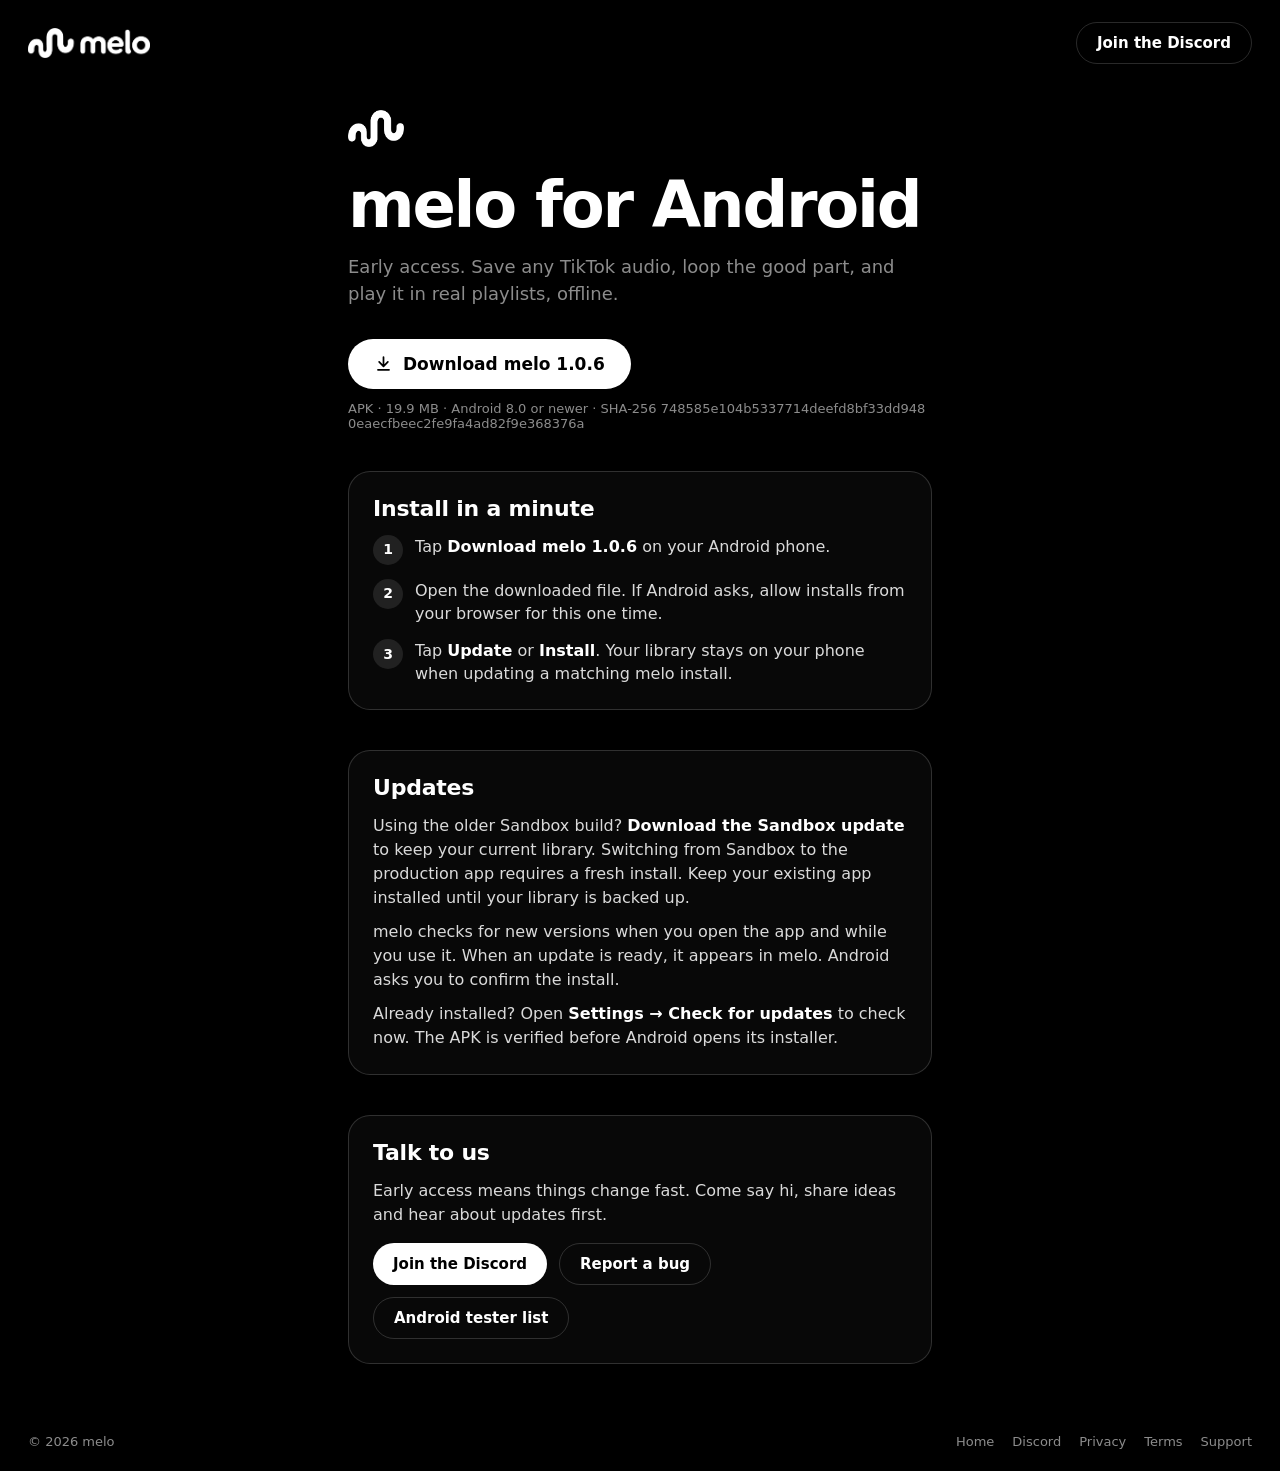
==== android/index.html @ 7e89bc2d "Publish Sandbox Android 1.0.6 in-place update" ====
<!doctype html>
<html lang="en">
<head>
<meta charset="utf-8">
<meta name="viewport" content="width=device-width,initial-scale=1,viewport-fit=cover">
<title>melo for Android: early access</title>
<meta name="description" content="Download melo for Android (early access). Save TikTok audio, loop the good part, and play it in playlists.">
<meta name="theme-color" content="#000000">
<link rel="icon" href="/favicon.png">
<link rel="apple-touch-icon" href="/apple-touch-icon.png">
<style>
  :root { --fg:#fff; --dim:rgba(255,255,255,.55); --line:rgba(255,255,255,.16); --card:#060606; }
  * { box-sizing:border-box; margin:0; padding:0; }
  html, body { background:#000; color:var(--fg); }
  body { font-family:-apple-system, BlinkMacSystemFont, "SF Pro Display", Inter, system-ui, sans-serif;
         -webkit-font-smoothing:antialiased; min-height:100vh; min-height:100svh; display:flex; flex-direction:column; }
  a { color:inherit; text-decoration:none; }
  header { display:flex; justify-content:space-between; align-items:center; padding:22px 28px; }
  .wordmark { height:30px; display:block; }
  .pill { display:inline-flex; align-items:center; justify-content:center; gap:10px; border-radius:999px; font-weight:700; font-size:15px; padding:11px 20px; transition:transform .15s, background .2s; }
  .pill.solid { background:var(--fg); color:#000; }
  .pill.solid:hover { transform:scale(1.03); }
  .pill.line { border:1px solid var(--line); font-weight:600; }
  .pill.line:hover { background:rgba(255,255,255,.06); }
  .pill svg { width:19px; height:19px; }
  main { flex:1; max-width:640px; width:100%; margin:0 auto; padding:24px 28px 48px; }
  .mark { width:56px; margin-bottom:26px; display:block; }
  h1 { font-weight:800; font-size:clamp(40px, 6vw, 64px); line-height:1.03; letter-spacing:-.035em; }
  .sub { margin-top:16px; font-size:18px; line-height:1.45; color:var(--dim); }
  .download { margin-top:32px; display:flex; flex-wrap:wrap; gap:12px; align-items:center; }
  .download .pill.solid { font-size:17px; padding:15px 26px; }
  .fine { margin-top:12px; font-size:13px; color:var(--dim); font-variant-numeric:tabular-nums; word-break:break-all; }
  .card { margin-top:40px; border:1px solid var(--line); border-radius:22px; background:rgba(255,255,255,.03); padding:24px; }
  h2 { font-size:22px; font-weight:700; letter-spacing:-.01em; margin-bottom:14px; }
  ol { list-style:none; counter-reset:step; display:grid; gap:14px; }
  ol li { counter-increment:step; display:grid; grid-template-columns:30px 1fr; gap:12px; font-size:16px; line-height:1.45; color:rgba(255,255,255,.85); }
  ol li::before { content:counter(step); width:30px; height:30px; border-radius:50%; background:rgba(255,255,255,.1); display:grid; place-items:center; font-weight:700; font-size:14px; color:var(--fg); }
  .card p { font-size:16px; line-height:1.5; color:rgba(255,255,255,.85); }
  .card p + p { margin-top:10px; }
  .card .row { display:flex; flex-wrap:wrap; gap:12px; margin-top:16px; }
  b { color:var(--fg); font-weight:600; }
  footer { display:flex; justify-content:space-between; padding:22px 28px; color:var(--dim); font-size:13px; }
  footer nav { display:flex; gap:18px; flex-wrap:wrap; }
  footer a:hover { color:var(--fg); }
  @media (max-width:820px) {
    header { padding:16px; }
    .wordmark { height:24px; }
    main { padding:20px 16px 32px; }
    .download .pill.solid { width:100%; }
    footer { flex-direction:column-reverse; gap:10px; align-items:center; padding:20px 16px 28px; }
  }
</style>
</head>
<body>
<header>
  <a href="/" aria-label="melo home"><img class="wordmark" src="/assets/melo-wordmark-white.png" alt="melo"></a>
  <a class="pill line" href="https://discord.gg/9V9xTb5YP">Join the Discord</a>
</header>

<main>
  <img class="mark" src="/assets/melo-mark-white.png" alt="">
  <h1>melo for Android</h1>
  <p class="sub">Early access. Save any TikTok audio, loop the good part, and play it in real playlists, offline.</p>

  <div class="download">
    <a id="android-download" class="pill solid" href="/android/releases/7/melo-1.0.6.apk" download>
      <svg viewBox="0 0 24 24" fill="none" stroke="currentColor" stroke-width="2.2" stroke-linecap="round" stroke-linejoin="round" aria-hidden="true"><path d="M12 4v11M6.5 10 12 15.5 17.5 10M5 20h14"/></svg>
      Download melo 1.0.6
    </a>
  </div>
  <p class="fine">APK · 19.9 MB · Android 8.0 or newer · SHA-256 748585e104b5337714deefd8bf33dd9480eaecfbeec2fe9fa4ad82f9e368376a</p>

  <section class="card">
    <h2>Install in a minute</h2>
    <ol>
      <li><span>Tap <b>Download melo 1.0.6</b> on your Android phone.</span></li>
      <li><span>Open the downloaded file. If Android asks, allow installs from your browser for this one time.</span></li>
      <li><span>Tap <b>Update</b> or <b>Install</b>. Your library stays on your phone when updating a matching melo install.</span></li>
    </ol>
  </section>

  <section class="card">
    <h2>Updates</h2>
    <p>Using the older Sandbox build? <a id="android-test-download" href="/android/releases/7/melo-1.0.6-test.apk" download><b>Download the Sandbox update</b></a> to keep your current library. Switching from Sandbox to the production app requires a fresh install. Keep your existing app installed until your library is backed up.</p>
    <p>melo checks for new versions when you open the app and while you use it. When an update is ready, it appears in melo. Android asks you to confirm the install.</p>
    <p>Already installed? Open <b>Settings → Check for updates</b> to check now. The APK is verified before Android opens its installer.</p>
  </section>

  <section class="card">
    <h2>Talk to us</h2>
    <p>Early access means things change fast. Come say hi, share ideas and hear about updates first.</p>
    <div class="row">
      <a class="pill solid" href="https://discord.gg/9V9xTb5YP">Join the Discord</a>
      <a class="pill line" href="https://tally.so/r/vXPrRv">Report a bug</a>
      <a class="pill line" href="https://tally.so/r/5XZvPM">Android tester list</a>
    </div>
  </section>
</main>

<footer>
  <span>© 2026 melo</span>
  <nav>
    <a href="/">Home</a>
    <a href="https://discord.gg/9V9xTb5YP">Discord</a>
    <a href="/privacy/">Privacy</a>
    <a href="/terms/">Terms</a>
    <a href="mailto:support@getmelomusic.app">Support</a>
  </nav>
</footer>
<script>
  document.querySelectorAll('#android-download, #android-test-download').forEach(link => link.addEventListener('click', () => {
    navigator.sendBeacon?.('https://melo-billing-prod.fly.dev/v1/analytics/android-download');
  }));
</script>
</body>
</html>
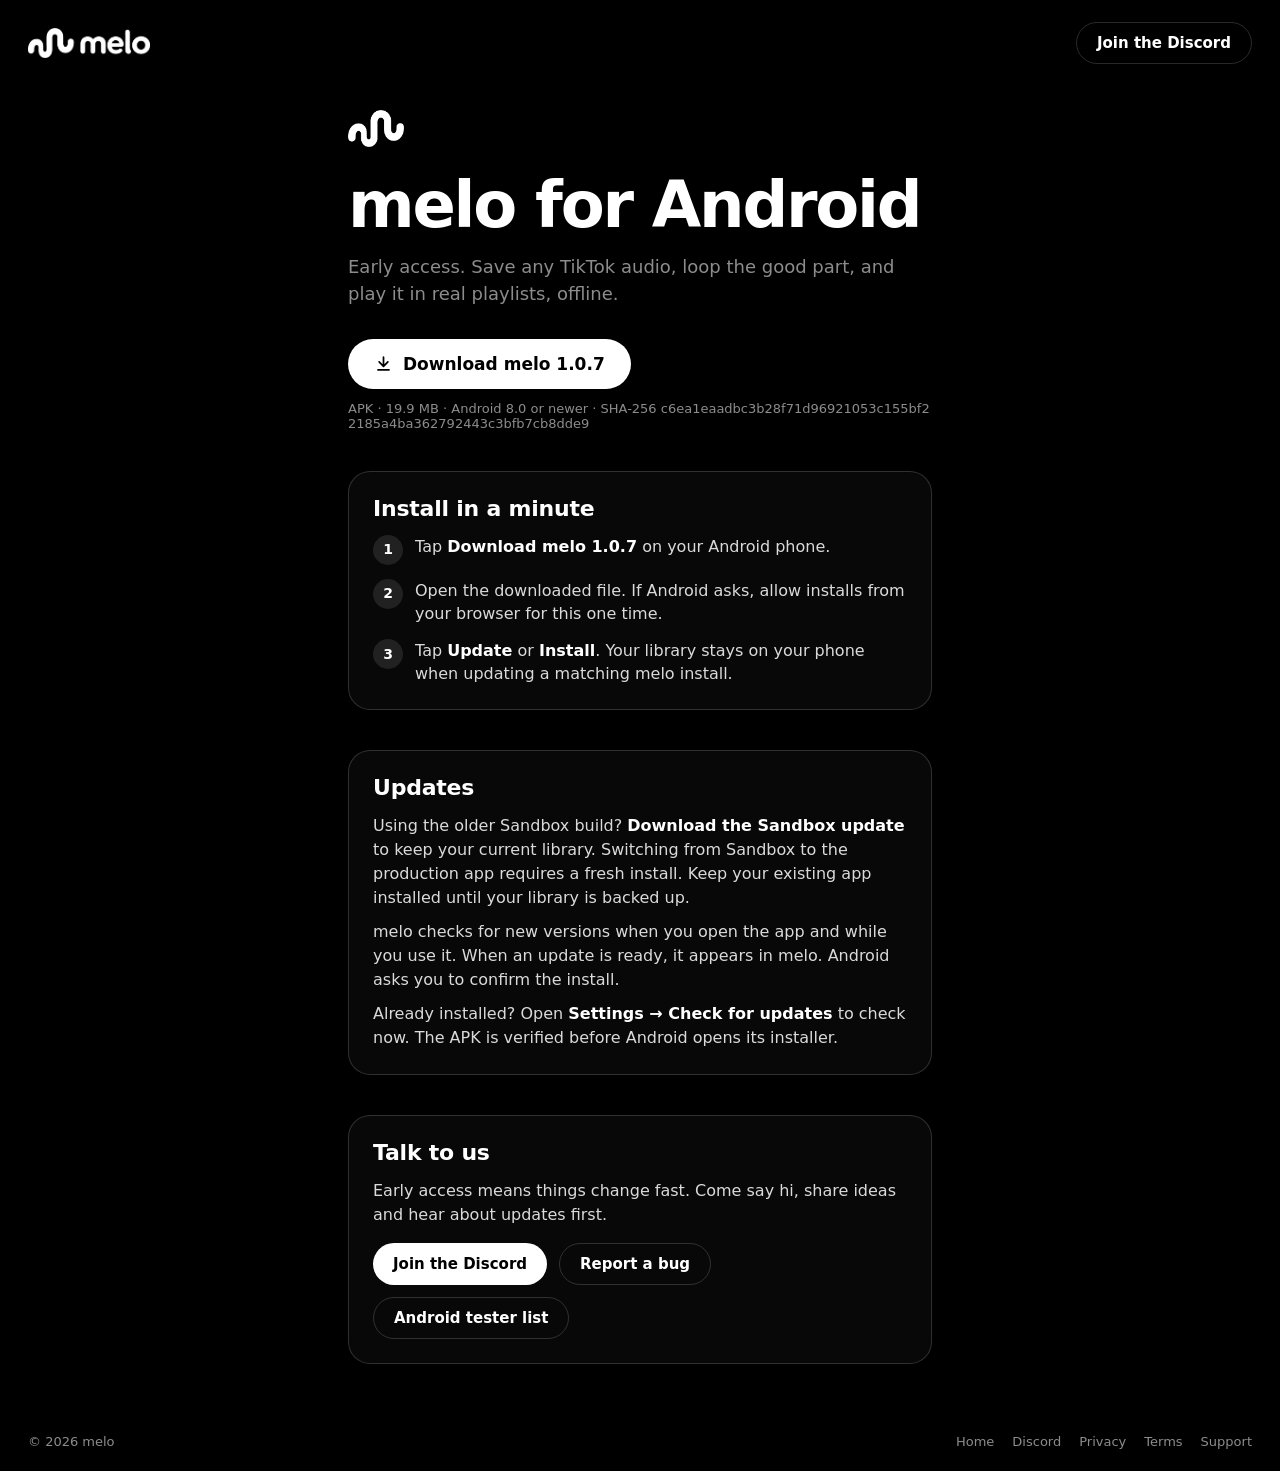
==== commit d8b260f1: "Publish Melo Android 1.0.7 (release)" ====
--- a/android/index.html
+++ b/android/index.html
@@ -63,17 +63,17 @@
   <p class="sub">Early access. Save any TikTok audio, loop the good part, and play it in real playlists, offline.</p>
 
   <div class="download">
-    <a id="android-download" class="pill solid" href="/android/releases/7/melo-1.0.6.apk" download>
+    <a id="android-download" class="pill solid" href="/android/releases/8/melo-1.0.7.apk" download>
       <svg viewBox="0 0 24 24" fill="none" stroke="currentColor" stroke-width="2.2" stroke-linecap="round" stroke-linejoin="round" aria-hidden="true"><path d="M12 4v11M6.5 10 12 15.5 17.5 10M5 20h14"/></svg>
-      Download melo 1.0.6
+      Download melo 1.0.7
     </a>
   </div>
-  <p class="fine">APK · 19.9 MB · Android 8.0 or newer · SHA-256 748585e104b5337714deefd8bf33dd9480eaecfbeec2fe9fa4ad82f9e368376a</p>
+  <p class="fine">APK · 19.9 MB · Android 8.0 or newer · SHA-256 c6ea1eaadbc3b28f71d96921053c155bf22185a4ba362792443c3bfb7cb8dde9</p>
 
   <section class="card">
     <h2>Install in a minute</h2>
     <ol>
-      <li><span>Tap <b>Download melo 1.0.6</b> on your Android phone.</span></li>
+      <li><span>Tap <b>Download melo 1.0.7</b> on your Android phone.</span></li>
       <li><span>Open the downloaded file. If Android asks, allow installs from your browser for this one time.</span></li>
       <li><span>Tap <b>Update</b> or <b>Install</b>. Your library stays on your phone when updating a matching melo install.</span></li>
     </ol>
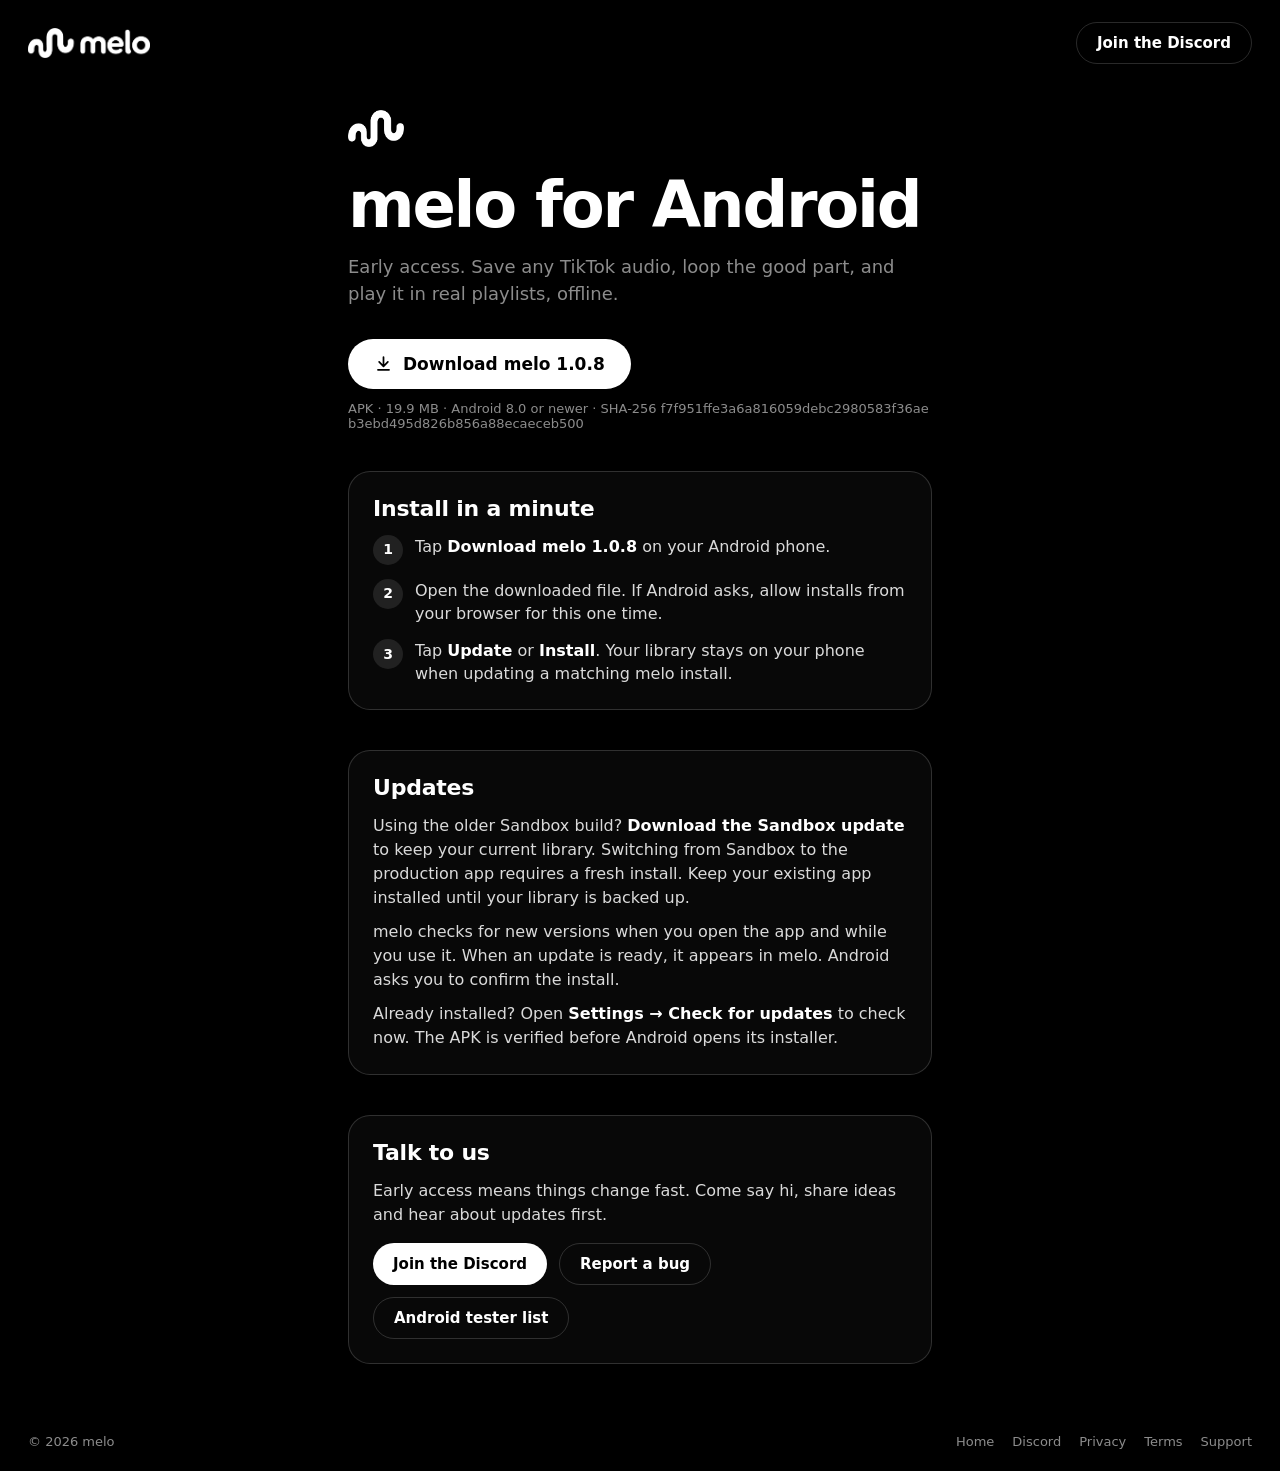
==== commit 60c119c5: "Publish Melo Android production 1.0.8" ====
--- a/android/index.html
+++ b/android/index.html
@@ -63,17 +63,17 @@
   <p class="sub">Early access. Save any TikTok audio, loop the good part, and play it in real playlists, offline.</p>
 
   <div class="download">
-    <a id="android-download" class="pill solid" href="/android/releases/8/melo-1.0.7.apk" download>
+    <a id="android-download" class="pill solid" href="/android/releases/9/melo-1.0.8.apk" download>
       <svg viewBox="0 0 24 24" fill="none" stroke="currentColor" stroke-width="2.2" stroke-linecap="round" stroke-linejoin="round" aria-hidden="true"><path d="M12 4v11M6.5 10 12 15.5 17.5 10M5 20h14"/></svg>
-      Download melo 1.0.7
+      Download melo 1.0.8
     </a>
   </div>
-  <p class="fine">APK · 19.9 MB · Android 8.0 or newer · SHA-256 c6ea1eaadbc3b28f71d96921053c155bf22185a4ba362792443c3bfb7cb8dde9</p>
+  <p class="fine">APK · 19.9 MB · Android 8.0 or newer · SHA-256 f7f951ffe3a6a816059debc2980583f36aeb3ebd495d826b856a88ecaeceb500</p>
 
   <section class="card">
     <h2>Install in a minute</h2>
     <ol>
-      <li><span>Tap <b>Download melo 1.0.7</b> on your Android phone.</span></li>
+      <li><span>Tap <b>Download melo 1.0.8</b> on your Android phone.</span></li>
       <li><span>Open the downloaded file. If Android asks, allow installs from your browser for this one time.</span></li>
       <li><span>Tap <b>Update</b> or <b>Install</b>. Your library stays on your phone when updating a matching melo install.</span></li>
     </ol>
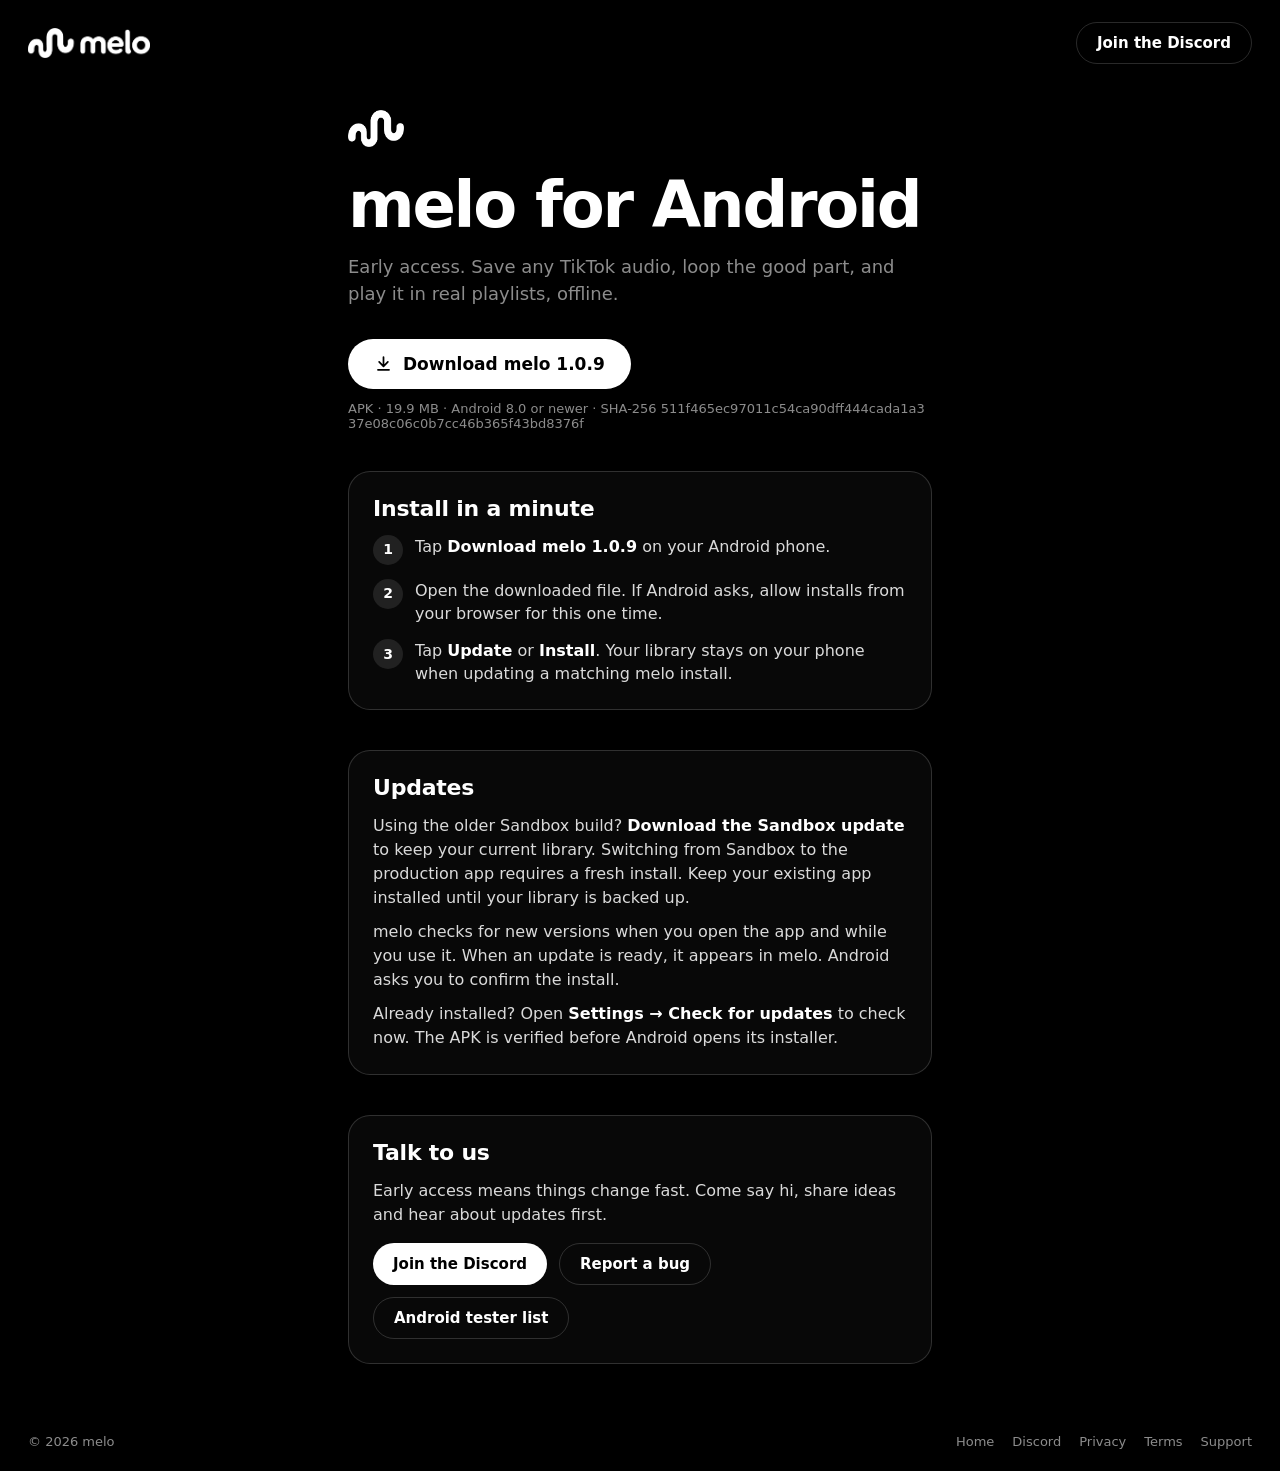
==== commit 0aa4c73a: "Publish Melo Android production 1.0.9" ====
--- a/android/index.html
+++ b/android/index.html
@@ -63,17 +63,17 @@
   <p class="sub">Early access. Save any TikTok audio, loop the good part, and play it in real playlists, offline.</p>
 
   <div class="download">
-    <a id="android-download" class="pill solid" href="/android/releases/9/melo-1.0.8.apk" download>
+    <a id="android-download" class="pill solid" href="/android/releases/10/melo-1.0.9.apk" download>
       <svg viewBox="0 0 24 24" fill="none" stroke="currentColor" stroke-width="2.2" stroke-linecap="round" stroke-linejoin="round" aria-hidden="true"><path d="M12 4v11M6.5 10 12 15.5 17.5 10M5 20h14"/></svg>
-      Download melo 1.0.8
+      Download melo 1.0.9
     </a>
   </div>
-  <p class="fine">APK · 19.9 MB · Android 8.0 or newer · SHA-256 f7f951ffe3a6a816059debc2980583f36aeb3ebd495d826b856a88ecaeceb500</p>
+  <p class="fine">APK · 19.9 MB · Android 8.0 or newer · SHA-256 511f465ec97011c54ca90dff444cada1a337e08c06c0b7cc46b365f43bd8376f</p>
 
   <section class="card">
     <h2>Install in a minute</h2>
     <ol>
-      <li><span>Tap <b>Download melo 1.0.8</b> on your Android phone.</span></li>
+      <li><span>Tap <b>Download melo 1.0.9</b> on your Android phone.</span></li>
       <li><span>Open the downloaded file. If Android asks, allow installs from your browser for this one time.</span></li>
       <li><span>Tap <b>Update</b> or <b>Install</b>. Your library stays on your phone when updating a matching melo install.</span></li>
     </ol>
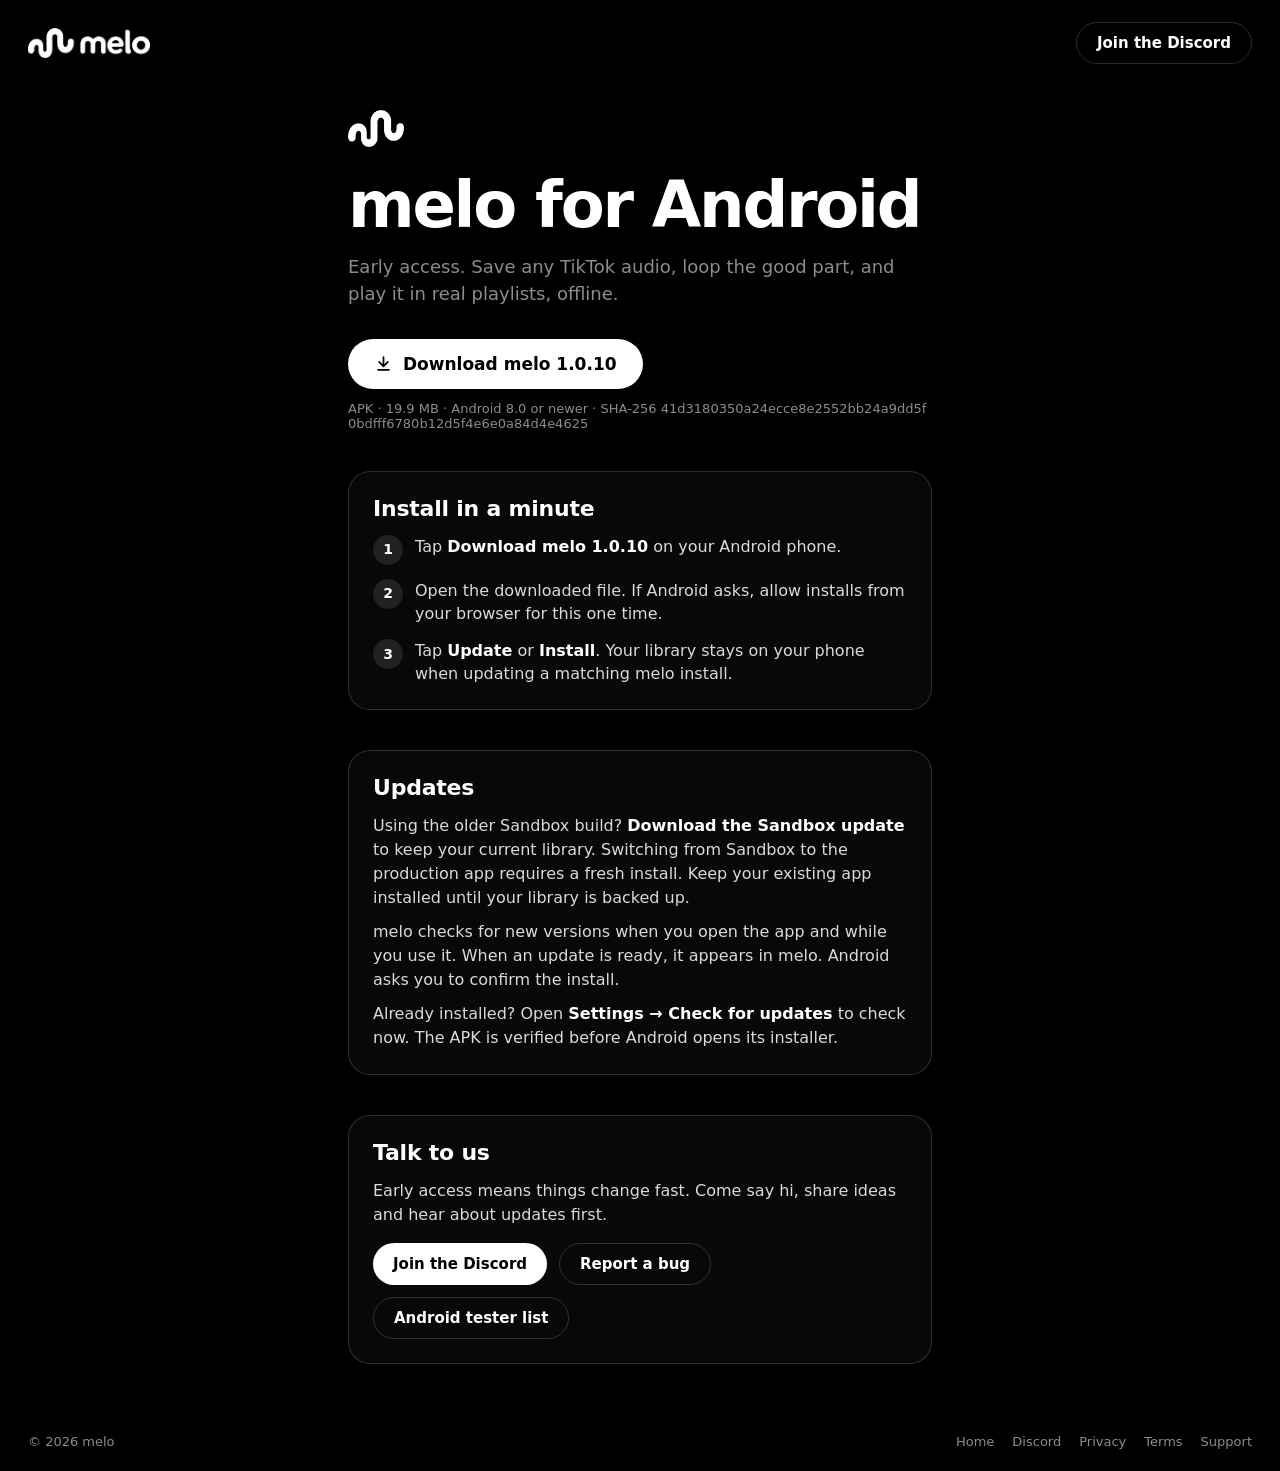
==== commit 31496dca: "Publish Melo Android production 1.0.10" ====
--- a/android/index.html
+++ b/android/index.html
@@ -63,17 +63,17 @@
   <p class="sub">Early access. Save any TikTok audio, loop the good part, and play it in real playlists, offline.</p>
 
   <div class="download">
-    <a id="android-download" class="pill solid" href="/android/releases/10/melo-1.0.9.apk" download>
+    <a id="android-download" class="pill solid" href="/android/releases/11/melo-1.0.10.apk" download>
       <svg viewBox="0 0 24 24" fill="none" stroke="currentColor" stroke-width="2.2" stroke-linecap="round" stroke-linejoin="round" aria-hidden="true"><path d="M12 4v11M6.5 10 12 15.5 17.5 10M5 20h14"/></svg>
-      Download melo 1.0.9
+      Download melo 1.0.10
     </a>
   </div>
-  <p class="fine">APK · 19.9 MB · Android 8.0 or newer · SHA-256 511f465ec97011c54ca90dff444cada1a337e08c06c0b7cc46b365f43bd8376f</p>
+  <p class="fine">APK · 19.9 MB · Android 8.0 or newer · SHA-256 41d3180350a24ecce8e2552bb24a9dd5f0bdfff6780b12d5f4e6e0a84d4e4625</p>
 
   <section class="card">
     <h2>Install in a minute</h2>
     <ol>
-      <li><span>Tap <b>Download melo 1.0.9</b> on your Android phone.</span></li>
+      <li><span>Tap <b>Download melo 1.0.10</b> on your Android phone.</span></li>
       <li><span>Open the downloaded file. If Android asks, allow installs from your browser for this one time.</span></li>
       <li><span>Tap <b>Update</b> or <b>Install</b>. Your library stays on your phone when updating a matching melo install.</span></li>
     </ol>
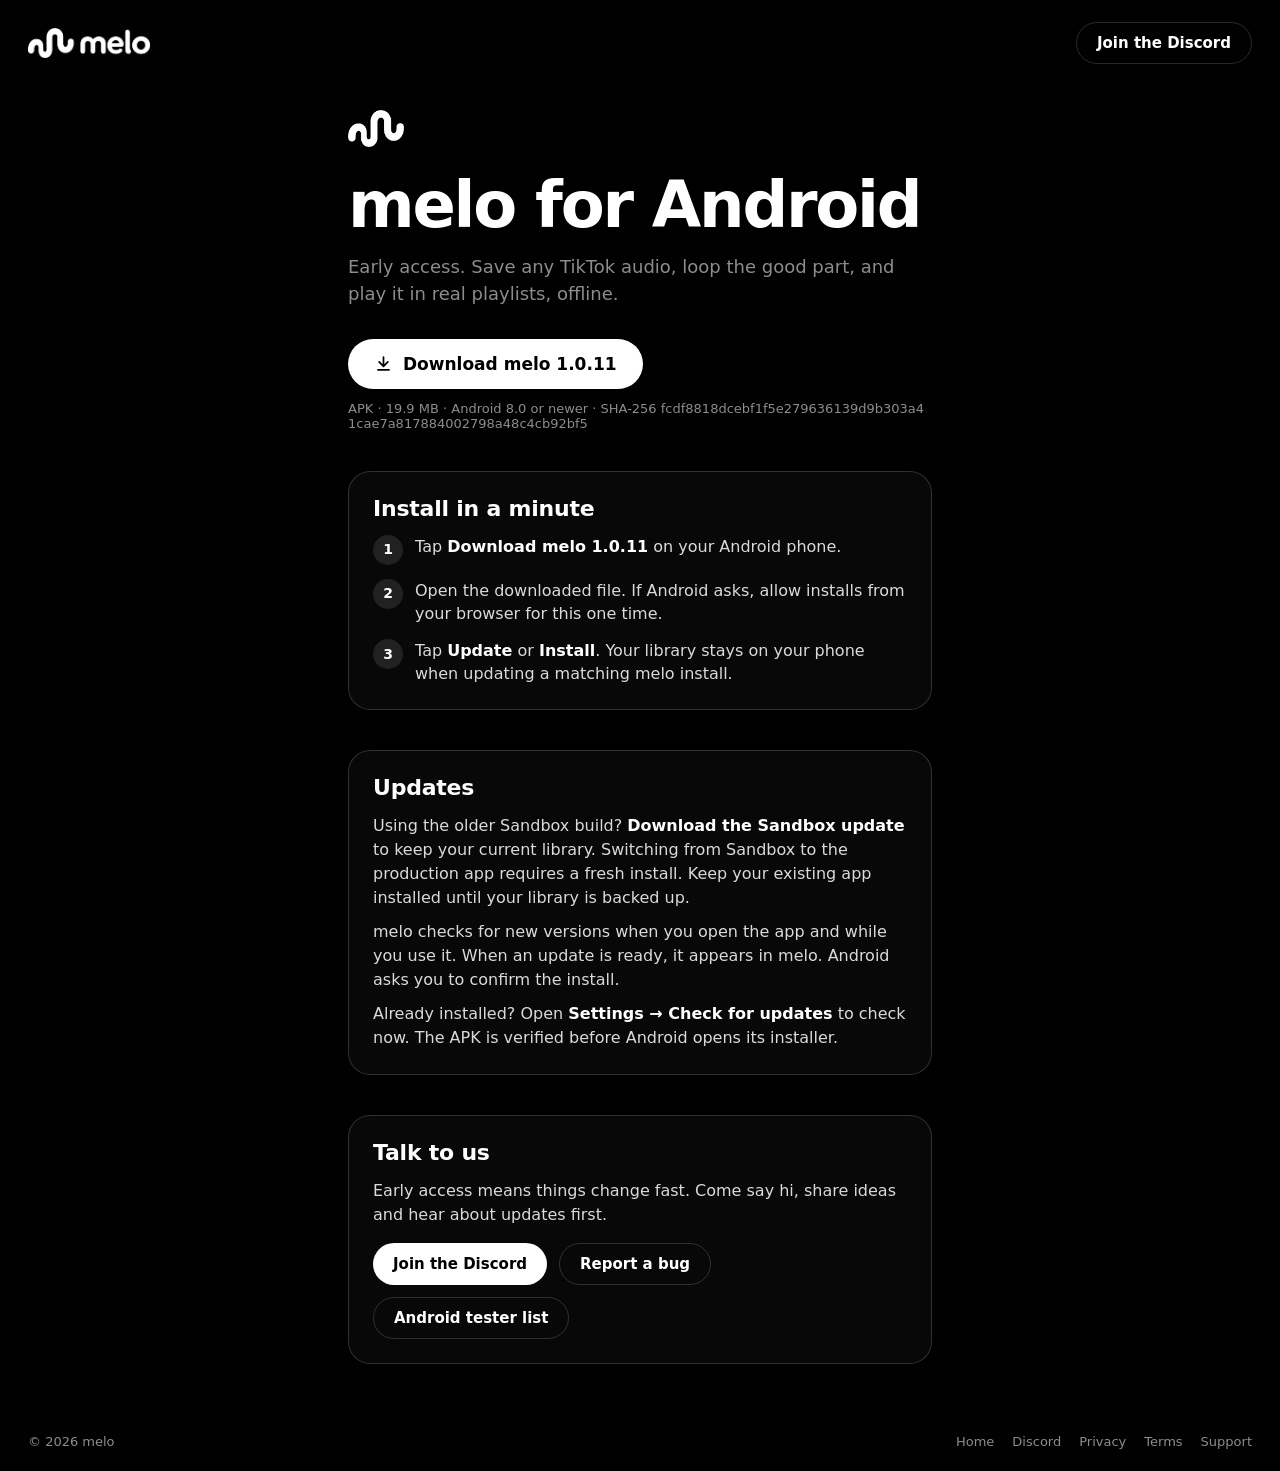
==== commit 5f58ef98: "Publish Melo Android 1.0.11" ====
--- a/android/index.html
+++ b/android/index.html
@@ -63,17 +63,17 @@
   <p class="sub">Early access. Save any TikTok audio, loop the good part, and play it in real playlists, offline.</p>
 
   <div class="download">
-    <a id="android-download" class="pill solid" href="/android/releases/11/melo-1.0.10.apk" download>
+    <a id="android-download" class="pill solid" href="/android/releases/12/melo-1.0.11.apk" download>
       <svg viewBox="0 0 24 24" fill="none" stroke="currentColor" stroke-width="2.2" stroke-linecap="round" stroke-linejoin="round" aria-hidden="true"><path d="M12 4v11M6.5 10 12 15.5 17.5 10M5 20h14"/></svg>
-      Download melo 1.0.10
+      Download melo 1.0.11
     </a>
   </div>
-  <p class="fine">APK · 19.9 MB · Android 8.0 or newer · SHA-256 41d3180350a24ecce8e2552bb24a9dd5f0bdfff6780b12d5f4e6e0a84d4e4625</p>
+  <p class="fine">APK · 19.9 MB · Android 8.0 or newer · SHA-256 fcdf8818dcebf1f5e279636139d9b303a41cae7a817884002798a48c4cb92bf5</p>
 
   <section class="card">
     <h2>Install in a minute</h2>
     <ol>
-      <li><span>Tap <b>Download melo 1.0.10</b> on your Android phone.</span></li>
+      <li><span>Tap <b>Download melo 1.0.11</b> on your Android phone.</span></li>
       <li><span>Open the downloaded file. If Android asks, allow installs from your browser for this one time.</span></li>
       <li><span>Tap <b>Update</b> or <b>Install</b>. Your library stays on your phone when updating a matching melo install.</span></li>
     </ol>
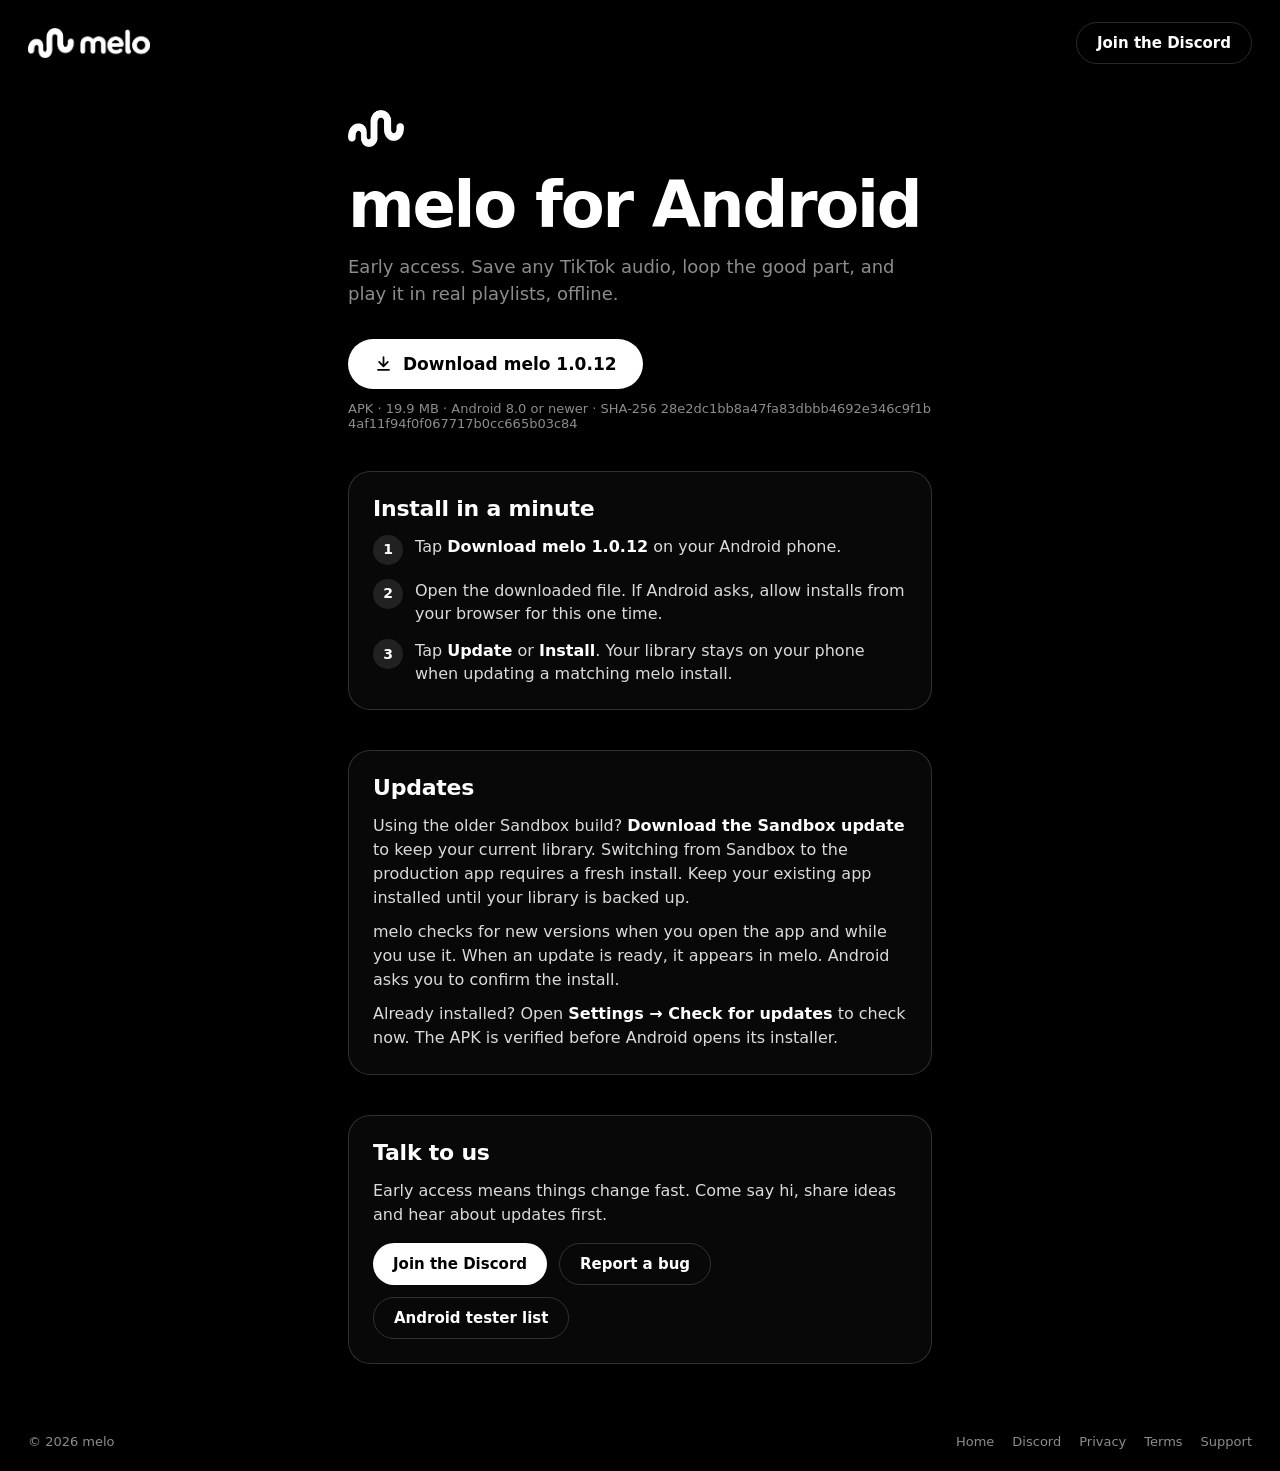
==== commit 0912212c: "Publish Melo Android production 1.0.12" ====
--- a/android/index.html
+++ b/android/index.html
@@ -63,17 +63,17 @@
   <p class="sub">Early access. Save any TikTok audio, loop the good part, and play it in real playlists, offline.</p>
 
   <div class="download">
-    <a id="android-download" class="pill solid" href="/android/releases/12/melo-1.0.11.apk" download>
+    <a id="android-download" class="pill solid" href="/android/releases/13/melo-1.0.12.apk" download>
       <svg viewBox="0 0 24 24" fill="none" stroke="currentColor" stroke-width="2.2" stroke-linecap="round" stroke-linejoin="round" aria-hidden="true"><path d="M12 4v11M6.5 10 12 15.5 17.5 10M5 20h14"/></svg>
-      Download melo 1.0.11
+      Download melo 1.0.12
     </a>
   </div>
-  <p class="fine">APK · 19.9 MB · Android 8.0 or newer · SHA-256 fcdf8818dcebf1f5e279636139d9b303a41cae7a817884002798a48c4cb92bf5</p>
+  <p class="fine">APK · 19.9 MB · Android 8.0 or newer · SHA-256 28e2dc1bb8a47fa83dbbb4692e346c9f1b4af11f94f0f067717b0cc665b03c84</p>
 
   <section class="card">
     <h2>Install in a minute</h2>
     <ol>
-      <li><span>Tap <b>Download melo 1.0.11</b> on your Android phone.</span></li>
+      <li><span>Tap <b>Download melo 1.0.12</b> on your Android phone.</span></li>
       <li><span>Open the downloaded file. If Android asks, allow installs from your browser for this one time.</span></li>
       <li><span>Tap <b>Update</b> or <b>Install</b>. Your library stays on your phone when updating a matching melo install.</span></li>
     </ol>
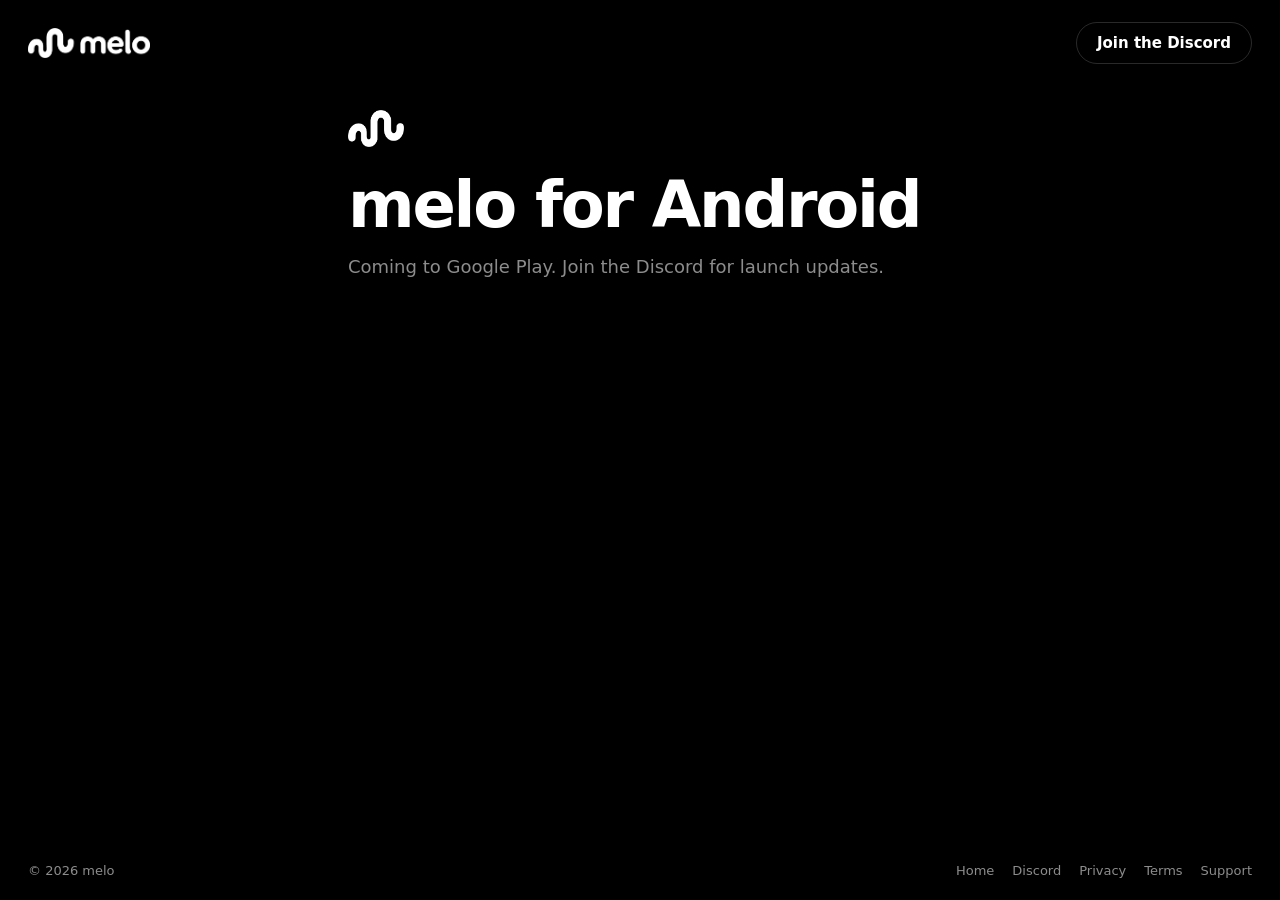
==== commit 118e257d: "Pause Android APK downloads ahead of Google Play launch" ====
--- a/android/index.html
+++ b/android/index.html
@@ -3,8 +3,8 @@
 <head>
 <meta charset="utf-8">
 <meta name="viewport" content="width=device-width,initial-scale=1,viewport-fit=cover">
-<title>melo for Android: early access</title>
-<meta name="description" content="Download melo for Android (early access). Save TikTok audio, loop the good part, and play it in playlists.">
+<title>melo for Android</title>
+<meta name="description" content="Melo for Android is coming to Google Play.">
 <meta name="theme-color" content="#000000">
 <link rel="icon" href="/favicon.png">
 <link rel="apple-touch-icon" href="/apple-touch-icon.png">
@@ -18,27 +18,12 @@
   header { display:flex; justify-content:space-between; align-items:center; padding:22px 28px; }
   .wordmark { height:30px; display:block; }
   .pill { display:inline-flex; align-items:center; justify-content:center; gap:10px; border-radius:999px; font-weight:700; font-size:15px; padding:11px 20px; transition:transform .15s, background .2s; }
-  .pill.solid { background:var(--fg); color:#000; }
-  .pill.solid:hover { transform:scale(1.03); }
   .pill.line { border:1px solid var(--line); font-weight:600; }
   .pill.line:hover { background:rgba(255,255,255,.06); }
-  .pill svg { width:19px; height:19px; }
   main { flex:1; max-width:640px; width:100%; margin:0 auto; padding:24px 28px 48px; }
   .mark { width:56px; margin-bottom:26px; display:block; }
   h1 { font-weight:800; font-size:clamp(40px, 6vw, 64px); line-height:1.03; letter-spacing:-.035em; }
   .sub { margin-top:16px; font-size:18px; line-height:1.45; color:var(--dim); }
-  .download { margin-top:32px; display:flex; flex-wrap:wrap; gap:12px; align-items:center; }
-  .download .pill.solid { font-size:17px; padding:15px 26px; }
-  .fine { margin-top:12px; font-size:13px; color:var(--dim); font-variant-numeric:tabular-nums; word-break:break-all; }
-  .card { margin-top:40px; border:1px solid var(--line); border-radius:22px; background:rgba(255,255,255,.03); padding:24px; }
-  h2 { font-size:22px; font-weight:700; letter-spacing:-.01em; margin-bottom:14px; }
-  ol { list-style:none; counter-reset:step; display:grid; gap:14px; }
-  ol li { counter-increment:step; display:grid; grid-template-columns:30px 1fr; gap:12px; font-size:16px; line-height:1.45; color:rgba(255,255,255,.85); }
-  ol li::before { content:counter(step); width:30px; height:30px; border-radius:50%; background:rgba(255,255,255,.1); display:grid; place-items:center; font-weight:700; font-size:14px; color:var(--fg); }
-  .card p { font-size:16px; line-height:1.5; color:rgba(255,255,255,.85); }
-  .card p + p { margin-top:10px; }
-  .card .row { display:flex; flex-wrap:wrap; gap:12px; margin-top:16px; }
-  b { color:var(--fg); font-weight:600; }
   footer { display:flex; justify-content:space-between; padding:22px 28px; color:var(--dim); font-size:13px; }
   footer nav { display:flex; gap:18px; flex-wrap:wrap; }
   footer a:hover { color:var(--fg); }
@@ -46,7 +31,6 @@
     header { padding:16px; }
     .wordmark { height:24px; }
     main { padding:20px 16px 32px; }
-    .download .pill.solid { width:100%; }
     footer { flex-direction:column-reverse; gap:10px; align-items:center; padding:20px 16px 28px; }
   }
 </style>
@@ -60,41 +44,7 @@
 <main>
   <img class="mark" src="/assets/melo-mark-white.png" alt="">
   <h1>melo for Android</h1>
-  <p class="sub">Early access. Save any TikTok audio, loop the good part, and play it in real playlists, offline.</p>
-
-  <div class="download">
-    <a id="android-download" class="pill solid" href="/android/releases/13/melo-1.0.12.apk" download>
-      <svg viewBox="0 0 24 24" fill="none" stroke="currentColor" stroke-width="2.2" stroke-linecap="round" stroke-linejoin="round" aria-hidden="true"><path d="M12 4v11M6.5 10 12 15.5 17.5 10M5 20h14"/></svg>
-      Download melo 1.0.12
-    </a>
-  </div>
-  <p class="fine">APK · 19.9 MB · Android 8.0 or newer · SHA-256 28e2dc1bb8a47fa83dbbb4692e346c9f1b4af11f94f0f067717b0cc665b03c84</p>
-
-  <section class="card">
-    <h2>Install in a minute</h2>
-    <ol>
-      <li><span>Tap <b>Download melo 1.0.12</b> on your Android phone.</span></li>
-      <li><span>Open the downloaded file. If Android asks, allow installs from your browser for this one time.</span></li>
-      <li><span>Tap <b>Update</b> or <b>Install</b>. Your library stays on your phone when updating a matching melo install.</span></li>
-    </ol>
-  </section>
-
-  <section class="card">
-    <h2>Updates</h2>
-    <p>Using the older Sandbox build? <a id="android-test-download" href="/android/releases/7/melo-1.0.6-test.apk" download><b>Download the Sandbox update</b></a> to keep your current library. Switching from Sandbox to the production app requires a fresh install. Keep your existing app installed until your library is backed up.</p>
-    <p>melo checks for new versions when you open the app and while you use it. When an update is ready, it appears in melo. Android asks you to confirm the install.</p>
-    <p>Already installed? Open <b>Settings → Check for updates</b> to check now. The APK is verified before Android opens its installer.</p>
-  </section>
-
-  <section class="card">
-    <h2>Talk to us</h2>
-    <p>Early access means things change fast. Come say hi, share ideas and hear about updates first.</p>
-    <div class="row">
-      <a class="pill solid" href="https://discord.gg/9V9xTb5YP">Join the Discord</a>
-      <a class="pill line" href="https://tally.so/r/vXPrRv">Report a bug</a>
-      <a class="pill line" href="https://tally.so/r/5XZvPM">Android tester list</a>
-    </div>
-  </section>
+  <p class="sub">Coming to Google Play. Join the Discord for launch updates.</p>
 </main>
 
 <footer>
@@ -107,10 +57,5 @@
     <a href="mailto:support@getmelomusic.app">Support</a>
   </nav>
 </footer>
-<script>
-  document.querySelectorAll('#android-download, #android-test-download').forEach(link => link.addEventListener('click', () => {
-    navigator.sendBeacon?.('https://melo-billing-prod.fly.dev/v1/analytics/android-download');
-  }));
-</script>
 </body>
 </html>
